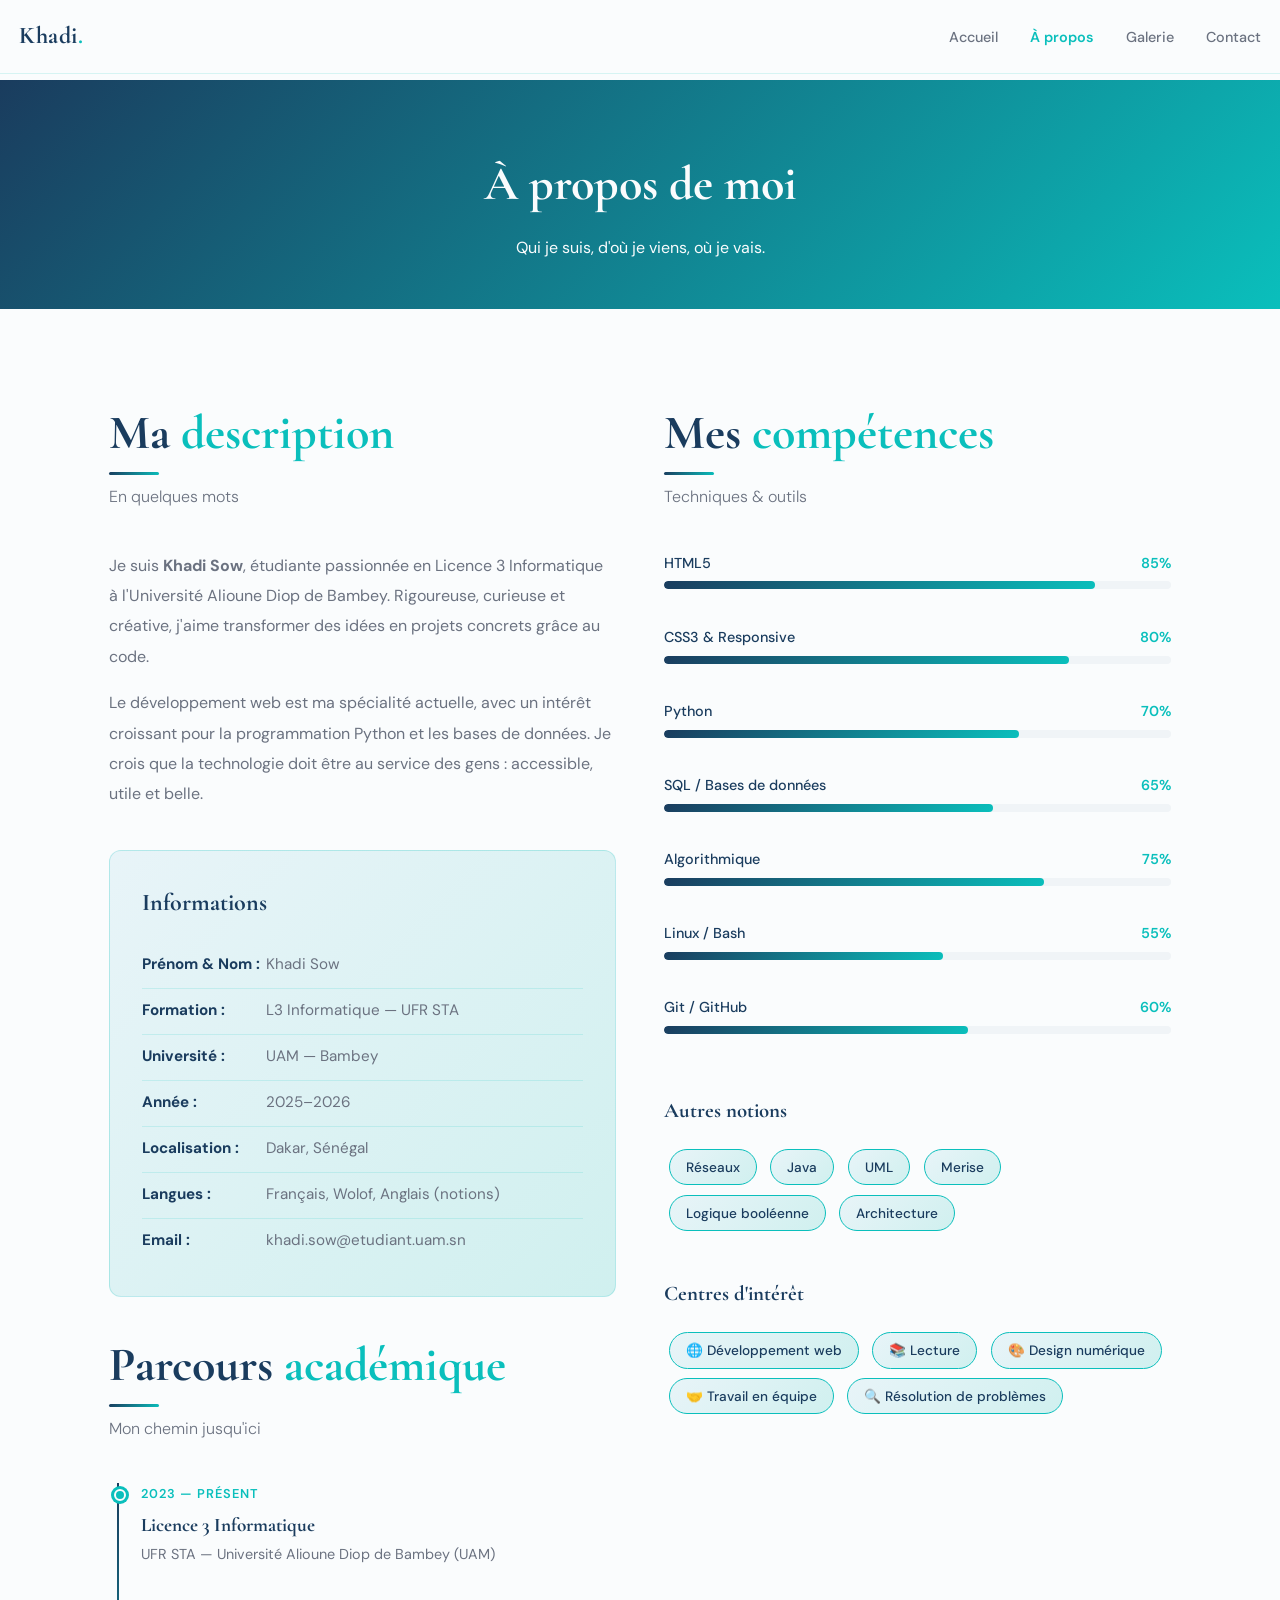
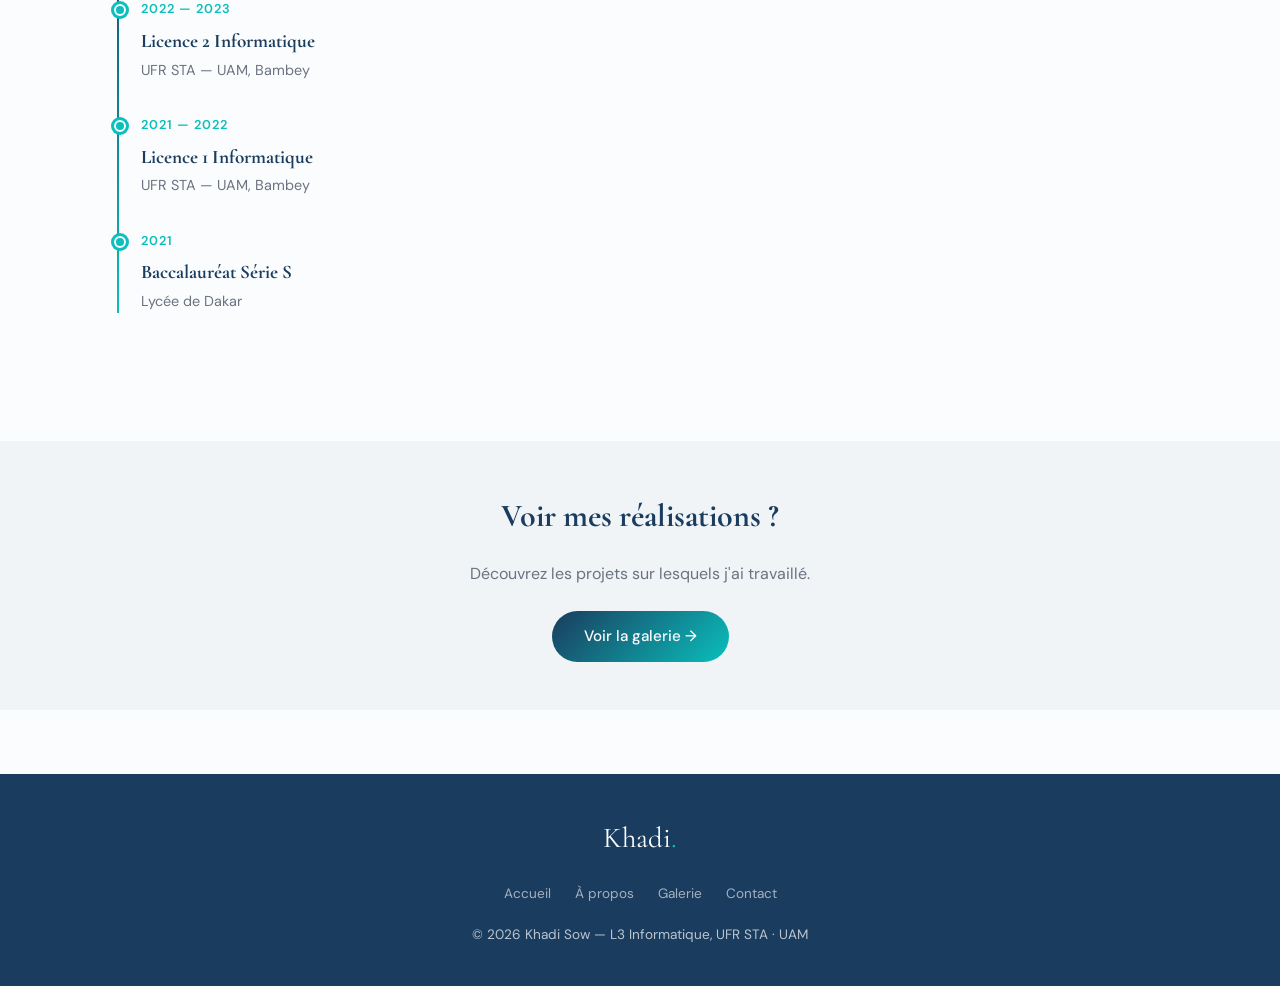
==== pages/about.html @ d33a88c8 "Add files via upload" ====
<!DOCTYPE html>
<html lang="fr">

<head>
  <meta charset="UTF-8">
  <meta name="viewport" content="width=device-width, initial-scale=1.0">
  <meta name="description" content="À propos de Khadi Sow — parcours, compétences et informations personnelles.">
  <title>À propos — Khadi Sow</title>
  <!-- 
    Attention au chemin ! Ce fichier est dans pages/
    donc pour remonter au dossier css/, on écrit ../css/style.css
    ".." signifie "remonter d'un niveau"
  -->
  <link rel="stylesheet" href="../css/style.css">
</head>

<body>

  <nav class="navbar">
    <a href="../index.html" class="nav-logo">Khadi<span>.</span></a>
    <ul class="nav-links">
      <li><a href="../index.html">Accueil</a></li>
      <li><a href="about.html" class="active">À propos</a></li>
      <li><a href="gallery.html">Galerie</a></li>
      <li><a href="contact.html">Contact</a></li>
    </ul>
  </nav>

  <main class="page-content">

    <!-- ============================
      EN-TÊTE DE PAGE (hero sobre)
    ============================== -->
    <section style="background: var(--gradient); padding: 4rem 1.2rem 3rem; text-align:center; color:var(--blanc);">
      <div class="container">
        <h1 style="font-family:var(--font-titre); font-size:3rem; animation: fadeInDown 0.7s ease both;">
          À propos de moi
        </h1>
        <p style="opacity:0.85; margin-top:0.5rem; animation: fadeInUp 0.7s ease 0.2s both;">
          Qui je suis, d'où je viens, où je vais.
        </p>
      </div>
    </section>

    <!-- ============================
      SECTION PRINCIPALE
    ============================== -->
    <section class="about-section">
      <div class="container">
        <div class="about-grid">

          <!-- COLONNE GAUCHE : Présentation + Timeline -->
          <div>

            <!-- Description personnelle -->
            <h2 class="section-title">Ma <span>description</span></h2>
            <p class="section-subtitle">En quelques mots</p>

            <p style="color:var(--gris); margin-bottom:1rem; line-height:1.9;">
              Je suis <strong>Khadi Sow</strong>, étudiante passionnée en Licence 3 Informatique
              à l'Université Alioune Diop de Bambey. Rigoureuse, curieuse et créative,
              j'aime transformer des idées en projets concrets grâce au code.
            </p>
            <p style="color:var(--gris); margin-bottom:2.5rem; line-height:1.9;">
              Le développement web est ma spécialité actuelle, avec un intérêt croissant
              pour la programmation Python et les bases de données. Je crois que la technologie
              doit être au service des gens : accessible, utile et belle.
            </p>

            <!-- Carte d'informations personnelles -->
            <div class="info-card" style="margin-bottom:2.5rem;">
              <h3>Informations</h3>
              <ul class="info-list">
                <li><strong>Prénom & Nom :</strong> Khadi Sow</li>
                <li><strong>Formation :</strong> L3 Informatique — UFR STA</li>
                <li><strong>Université :</strong> UAM — Bambey</li>
                <li><strong>Année :</strong> 2025–2026</li>
                <li><strong>Localisation :</strong> Dakar, Sénégal</li>
                <li><strong>Langues :</strong> Français, Wolof, Anglais (notions)</li>
                <li><strong>Email :</strong> khadi.sow@etudiant.uam.sn</li>
              </ul>
            </div>

            <!-- Parcours académique — Timeline -->
            <h2 class="section-title">Parcours <span>académique</span></h2>
            <p class="section-subtitle">Mon chemin jusqu'ici</p>

            <!-- 
              La timeline utilise du CSS "position: relative/absolute"
              pour créer la ligne verticale et les points.
              Voir style.css section 6B.
            -->
            <div class="timeline">

              <div class="timeline-item">
                <div class="timeline-date">2023 — Présent</div>
                <div class="timeline-title">Licence 3 Informatique</div>
                <div class="timeline-sub">UFR STA — Université Alioune Diop de Bambey (UAM)</div>
              </div>

              <div class="timeline-item" style="animation-delay:0.15s;">
                <div class="timeline-date">2022 — 2023</div>
                <div class="timeline-title">Licence 2 Informatique</div>
                <div class="timeline-sub">UFR STA — UAM, Bambey</div>
              </div>

              <div class="timeline-item" style="animation-delay:0.3s;">
                <div class="timeline-date">2021 — 2022</div>
                <div class="timeline-title">Licence 1 Informatique</div>
                <div class="timeline-sub">UFR STA — UAM, Bambey</div>
              </div>

              <div class="timeline-item" style="animation-delay:0.45s;">
                <div class="timeline-date">2021</div>
                <div class="timeline-title">Baccalauréat Série S</div>
                <div class="timeline-sub">Lycée de Dakar</div>
              </div>

            </div>
          </div>

          <!-- COLONNE DROITE : Compétences -->
          <div>

            <h2 class="section-title">Mes <span>compétences</span></h2>
            <p class="section-subtitle">Techniques & outils</p>

            <!-- 
              Les barres de progression :
              - la largeur (width) est définie inline avec style=""
              - l'animation "fillBar" dans style.css fait que la barre
                part de 0% et remonte jusqu'à la valeur définie
            -->
            <div class="skills-grid">

              <div class="skill-item">
                <div class="skill-header">
                  <span class="skill-name">HTML5</span>
                  <span class="skill-percent">85%</span>
                </div>
                <div class="skill-bar">
                  <div class="skill-fill" style="width: 85%;"></div>
                </div>
              </div>

              <div class="skill-item">
                <div class="skill-header">
                  <span class="skill-name">CSS3 & Responsive</span>
                  <span class="skill-percent">80%</span>
                </div>
                <div class="skill-bar">
                  <div class="skill-fill" style="width: 80%;"></div>
                </div>
              </div>

              <div class="skill-item">
                <div class="skill-header">
                  <span class="skill-name">Python</span>
                  <span class="skill-percent">70%</span>
                </div>
                <div class="skill-bar">
                  <div class="skill-fill" style="width: 70%;"></div>
                </div>
              </div>

              <div class="skill-item">
                <div class="skill-header">
                  <span class="skill-name">SQL / Bases de données</span>
                  <span class="skill-percent">65%</span>
                </div>
                <div class="skill-bar">
                  <div class="skill-fill" style="width: 65%;"></div>
                </div>
              </div>

              <div class="skill-item">
                <div class="skill-header">
                  <span class="skill-name">Algorithmique</span>
                  <span class="skill-percent">75%</span>
                </div>
                <div class="skill-bar">
                  <div class="skill-fill" style="width: 75%;"></div>
                </div>
              </div>

              <div class="skill-item">
                <div class="skill-header">
                  <span class="skill-name">Linux / Bash</span>
                  <span class="skill-percent">55%</span>
                </div>
                <div class="skill-bar">
                  <div class="skill-fill" style="width: 55%;"></div>
                </div>
              </div>

              <div class="skill-item">
                <div class="skill-header">
                  <span class="skill-name">Git / GitHub</span>
                  <span class="skill-percent">60%</span>
                </div>
                <div class="skill-bar">
                  <div class="skill-fill" style="width: 60%;"></div>
                </div>
              </div>

            </div>

            <!-- Tags supplémentaires -->
            <div style="margin-top:2.5rem;">
              <h3 style="font-family:var(--font-titre); font-size:1.3rem; color:var(--bleu); margin-bottom:1rem;">
                Autres notions
              </h3>
              <div>
                <span class="tag">Réseaux</span>
                <span class="tag">Java</span>
                <span class="tag">UML</span>
                <span class="tag">Merise</span>
                <span class="tag">Logique booléenne</span>
                <span class="tag">Architecture</span>
              </div>
            </div>

            <!-- Centres d'intérêt -->
            <div style="margin-top:2.5rem;">
              <h3 style="font-family:var(--font-titre); font-size:1.3rem; color:var(--bleu); margin-bottom:1rem;">
                Centres d'intérêt
              </h3>
              <div>
                <span class="tag">🌐 Développement web</span>
                <span class="tag">📚 Lecture</span>
                <span class="tag">🎨 Design numérique</span>
                <span class="tag">🤝 Travail en équipe</span>
                <span class="tag">🔍 Résolution de problèmes</span>
              </div>
            </div>

          </div>
        </div>
      </div>
    </section>

    <!-- Appel à l'action -->
    <section style="text-align:center; padding:3rem 1.2rem; background:var(--gris-clair);">
      <div class="container">
        <h2 style="font-family:var(--font-titre); font-size:2rem; color:var(--bleu); margin-bottom:1rem;">
          Voir mes réalisations ?
        </h2>
        <p style="color:var(--gris); margin-bottom:1.5rem;">
          Découvrez les projets sur lesquels j'ai travaillé.
        </p>
        <a href="gallery.html" class="btn">Voir la galerie →</a>
      </div>
    </section>

  </main>

  <footer>
    <div class="footer-logo">Khadi<span>.</span></div>
    <ul class="footer-links">
      <li><a href="../index.html">Accueil</a></li>
      <li><a href="about.html">À propos</a></li>
      <li><a href="gallery.html">Galerie</a></li>
      <li><a href="contact.html">Contact</a></li>
    </ul>
    <p>© 2026 Khadi Sow — L3 Informatique, UFR STA · UAM</p>
  </footer>

</body>
</html>
---- css/style.css ----
/* ============================================================
   STYLE.CSS — Portfolio de Khadi Sow
   
   STRUCTURE DE CE FICHIER :
   1. Variables CSS (palette de couleurs, polices...)
   2. Reset & base (supprimer les styles par défaut du navigateur)
   3. Composants réutilisables (boutons, titres...)
   4. Navigation
   5. Footer
   6. Styles spécifiques à chaque page
   7. Animations CSS (@keyframes)
   8. Responsive Design (media queries — MOBILE FIRST)
   ============================================================ */


/* ============================================================
   1. VARIABLES CSS
   Pourquoi ? → Définir les couleurs et polices UNE SEULE FOIS.
   Si on veut changer la couleur principale, on la change juste ici.
   ============================================================ */
@import url('https://fonts.googleapis.com/css2?family=Cormorant+Garamond:wght@400;600;700&family=DM+Sans:wght@300;400;500&display=swap');

:root {
  /* Palette turquoise + bleu élégant */
  --turquoise:     #0ABFBC;
  --turquoise-dark:#088A87;
  --bleu:          #1A3C5E;
  --bleu-clair:    #E8F4F8;
  --blanc:         #FAFCFD;
  --gris:          #6B7280;
  --gris-clair:    #F0F4F7;
  --noir:          #0F1923;

  /* Dégradé signature */
  --gradient: linear-gradient(135deg, var(--bleu) 0%, var(--turquoise) 100%);
  --gradient-light: linear-gradient(135deg, #E8F4F8 0%, #D0F0EF 100%);

  /* Polices */
  --font-titre: 'Cormorant Garamond', serif;  /* Élégant pour les titres */
  --font-corps: 'DM Sans', sans-serif;         /* Lisible pour le texte */

  /* Espacements */
  --section-padding: 4rem 1.2rem;
  --radius: 12px;
  --shadow: 0 4px 24px rgba(10, 191, 188, 0.12);
  --shadow-dark: 0 8px 40px rgba(26, 60, 94, 0.18);
}


/* ============================================================
   2. RESET & BASE
   Pourquoi ? → Les navigateurs ajoutent des marges/paddings par défaut.
   On les supprime pour partir d'une base propre et contrôlée.
   ============================================================ */
*, *::before, *::after {
  box-sizing: border-box; /* padding ne déborde plus du conteneur */
  margin: 0;
  padding: 0;
}

html {
  scroll-behavior: smooth; /* défilement fluide pour les ancres */
}

body {
  font-family: var(--font-corps);
  color: var(--noir);
  background-color: var(--blanc);
  line-height: 1.7; /* espacement confortable entre les lignes */
  font-size: 16px;
}

img {
  max-width: 100%; /* les images ne débordent jamais de leur conteneur */
  display: block;
}

a {
  text-decoration: none;
  color: inherit;
}

ul {
  list-style: none;
}


/* ============================================================
   3. COMPOSANTS RÉUTILISABLES
   Pourquoi ? → Plutôt que de répéter le même style 10 fois,
   on crée des classes réutilisables sur toutes les pages.
   ============================================================ */

/* Conteneur centré (max 1100px, toujours centré) */
.container {
  max-width: 1100px;
  margin: 0 auto;
  padding: 0 1.2rem;
}

/* Titre de section */
.section-title {
  font-family: var(--font-titre);
  font-size: 2.4rem;
  font-weight: 700;
  color: var(--bleu);
  margin-bottom: 0.5rem;
  line-height: 1.2;
}

.section-title span {
  color: var(--turquoise); /* mot mis en valeur en turquoise */
}

/* Ligne décorative sous les titres */
.section-title::after {
  content: '';
  display: block;
  width: 50px;
  height: 3px;
  background: var(--gradient);
  margin-top: 10px;
  border-radius: 2px;
}

/* Sous-titre de section */
.section-subtitle {
  color: var(--gris);
  font-size: 1rem;
  margin-bottom: 2.5rem;
  font-weight: 300;
}

/* Bouton principal */
.btn {
  display: inline-block;
  padding: 0.8rem 2rem;
  background: var(--gradient);
  color: var(--blanc);
  border-radius: 50px;
  font-family: var(--font-corps);
  font-size: 0.95rem;
  font-weight: 500;
  cursor: pointer;
  border: none;
  transition: transform 0.3s ease, box-shadow 0.3s ease;
  /* transition = effet progressif au lieu d'un changement brutal */
}

.btn:hover {
  transform: translateY(-3px); /* monte légèrement au survol */
  box-shadow: 0 8px 25px rgba(10, 191, 188, 0.4);
}

/* Bouton secondaire (contour) */
.btn-outline {
  background: transparent;
  border: 2px solid var(--turquoise);
  color: var(--turquoise);
  display: inline-block;
  padding: 0.75rem 1.8rem;
  border-radius: 50px;
  font-weight: 500;
  transition: all 0.3s ease;
}

.btn-outline:hover {
  background: var(--turquoise);
  color: var(--blanc);
}

/* Tag / badge compétence */
.tag {
  display: inline-block;
  background: var(--gradient-light);
  color: var(--bleu);
  border: 1px solid var(--turquoise);
  padding: 0.35rem 1rem;
  border-radius: 50px;
  font-size: 0.85rem;
  font-weight: 500;
  margin: 0.3rem;
  transition: all 0.3s ease;
}

.tag:hover {
  background: var(--gradient);
  color: var(--blanc);
  border-color: transparent;
}


/* ============================================================
   4. NAVIGATION
   Pourquoi flexbox ici ? → Disposer logo + liens sur la même ligne,
   avec espace automatique entre eux (space-between).
   ============================================================ */
.navbar {
  position: fixed; /* reste en haut même en scrollant */
  top: 0;
  left: 0;
  right: 0;
  z-index: 100; /* passe au-dessus de tout le contenu */
  padding: 1rem 1.2rem;
  background: rgba(250, 252, 253, 0.92);
  backdrop-filter: blur(12px); /* effet verre dépoli */
  border-bottom: 1px solid rgba(10, 191, 188, 0.15);
  display: flex;
  justify-content: space-between; /* logo à gauche, liens à droite */
  align-items: center;
}

.nav-logo {
  font-family: var(--font-titre);
  font-size: 1.5rem;
  font-weight: 700;
  color: var(--bleu);
  letter-spacing: 0.5px;
}

.nav-logo span {
  color: var(--turquoise);
}

/* Les liens de navigation */
.nav-links {
  display: flex;
  gap: 2rem; /* espace entre chaque lien */
  align-items: center;
}

.nav-links a {
  color: var(--gris);
  font-size: 0.9rem;
  font-weight: 500;
  position: relative;
  transition: color 0.3s ease;
}

/* Ligne qui apparaît sous le lien au survol */
.nav-links a::after {
  content: '';
  position: absolute;
  bottom: -4px;
  left: 0;
  width: 0;
  height: 2px;
  background: var(--turquoise);
  transition: width 0.3s ease; /* la ligne s'étend progressivement */
}

.nav-links a:hover {
  color: var(--turquoise);
}

.nav-links a:hover::after {
  width: 100%;
}

/* Lien actif (page actuelle) */
.nav-links a.active {
  color: var(--turquoise);
  font-weight: 600;
}

/* Espace pour que le contenu ne se cache pas sous la navbar fixe */
.page-content {
  padding-top: 80px;
}


/* ============================================================
   5. FOOTER
   ============================================================ */
footer {
  background: var(--bleu);
  color: rgba(255,255,255,0.7);
  text-align: center;
  padding: 2.5rem 1.2rem;
  margin-top: 4rem;
}

footer .footer-logo {
  font-family: var(--font-titre);
  font-size: 1.8rem;
  color: var(--blanc);
  margin-bottom: 0.5rem;
}

footer .footer-logo span {
  color: var(--turquoise);
}

footer p {
  font-size: 0.85rem;
  margin-top: 0.5rem;
}

footer .footer-links {
  display: flex;
  justify-content: center;
  gap: 1.5rem;
  margin: 1rem 0;
}

footer .footer-links a {
  color: rgba(255,255,255,0.6);
  font-size: 0.85rem;
  transition: color 0.3s;
}

footer .footer-links a:hover {
  color: var(--turquoise);
}


/* ============================================================
   6A. PAGE D'ACCUEIL (index.html)
   ============================================================ */

/* Section héro — la grande bannière d'accueil */
.hero {
  min-height: 100vh; /* occupe tout l'écran */
  display: flex;
  align-items: center;
  background: var(--gradient);
  position: relative;
  overflow: hidden;
}

/* Cercle décoratif en arrière-plan */
.hero::before {
  content: '';
  position: absolute;
  width: 500px;
  height: 500px;
  background: rgba(255,255,255,0.06);
  border-radius: 50%;
  top: -100px;
  right: -100px;
}

.hero::after {
  content: '';
  position: absolute;
  width: 300px;
  height: 300px;
  background: rgba(255,255,255,0.04);
  border-radius: 50%;
  bottom: -50px;
  left: -50px;
}

.hero-content {
  position: relative;
  z-index: 1;
  color: var(--blanc);
  display: flex;
  flex-direction: column;  /* mobile : colonne */
  align-items: center;
  text-align: center;
  gap: 2rem;
  padding: 3rem 1.2rem;
  width: 100%;
  max-width: 1100px;
  margin: 0 auto;
}

.hero-photo {
  width: 160px;
  height: 160px;
  border-radius: 50%;
  border: 4px solid rgba(255,255,255,0.6);
  box-shadow: 0 0 0 8px rgba(255,255,255,0.1);
  object-fit: cover;
  background: rgba(255,255,255,0.2); /* fond si pas de photo */
  display: flex;
  align-items: center;
  justify-content: center;
  font-size: 4rem;
  /* Animation d'entrée */
  animation: fadeInDown 0.8s ease both;
}

.hero-text {
  animation: fadeInUp 0.8s ease 0.2s both; /* délai de 0.2s */
}

.hero-greeting {
  font-size: 1rem;
  font-weight: 300;
  letter-spacing: 3px;
  text-transform: uppercase;
  opacity: 0.8;
  margin-bottom: 0.5rem;
}

.hero-name {
  font-family: var(--font-titre);
  font-size: 3.2rem;
  font-weight: 700;
  line-height: 1.1;
  margin-bottom: 1rem;
}

.hero-subtitle {
  font-size: 1.1rem;
  opacity: 0.85;
  max-width: 480px;
  margin: 0 auto 1.5rem;
  font-weight: 300;
}

.hero-buttons {
  display: flex;
  gap: 1rem;
  flex-wrap: wrap;
  justify-content: center;
}

.btn-white {
  background: var(--blanc);
  color: var(--bleu);
  display: inline-block;
  padding: 0.8rem 2rem;
  border-radius: 50px;
  font-weight: 600;
  font-size: 0.95rem;
  transition: all 0.3s ease;
}

.btn-white:hover {
  background: var(--bleu);
  color: var(--blanc);
  transform: translateY(-3px);
}

.btn-ghost {
  border: 2px solid rgba(255,255,255,0.6);
  color: var(--blanc);
  display: inline-block;
  padding: 0.75rem 1.8rem;
  border-radius: 50px;
  font-weight: 500;
  font-size: 0.95rem;
  transition: all 0.3s ease;
}

.btn-ghost:hover {
  background: rgba(255,255,255,0.15);
}

/* Section "Aperçu rapide" en bas de la hero */
.quick-stats {
  background: var(--blanc);
  padding: 3rem 1.2rem;
}

.stats-grid {
  display: flex;
  flex-wrap: wrap;
  gap: 1.5rem;
  justify-content: center;
}

.stat-card {
  background: var(--gradient-light);
  border: 1px solid rgba(10, 191, 188, 0.2);
  border-radius: var(--radius);
  padding: 1.8rem;
  text-align: center;
  flex: 1;
  min-width: 160px;
  max-width: 220px;
  transition: transform 0.3s ease, box-shadow 0.3s ease;
}

.stat-card:hover {
  transform: translateY(-5px);
  box-shadow: var(--shadow);
}

.stat-icon {
  font-size: 2rem;
  margin-bottom: 0.8rem;
}

.stat-number {
  font-family: var(--font-titre);
  font-size: 2rem;
  color: var(--bleu);
  font-weight: 700;
}

.stat-label {
  font-size: 0.85rem;
  color: var(--gris);
}

/* Section présentation sur index */
.home-intro {
  padding: var(--section-padding);
  background: var(--gris-clair);
}

.home-intro-grid {
  display: flex;
  flex-direction: column;
  gap: 2rem;
  align-items: center;
}

.home-intro-text p {
  color: var(--gris);
  margin-bottom: 1rem;
  font-size: 1.05rem;
}


/* ============================================================
   6B. PAGE À PROPOS (about.html)
   ============================================================ */
.about-section {
  padding: var(--section-padding);
}

.about-grid {
  display: flex;
  flex-direction: column;
  gap: 3rem;
}

/* Timeline du parcours académique */
.timeline {
  position: relative;
  padding-left: 2rem;
}

/* Ligne verticale de la timeline */
.timeline::before {
  content: '';
  position: absolute;
  left: 8px;
  top: 0;
  bottom: 0;
  width: 2px;
  background: var(--gradient);
}

.timeline-item {
  position: relative;
  margin-bottom: 2rem;
  animation: fadeInLeft 0.6s ease both;
}

/* Point sur la ligne */
.timeline-item::before {
  content: '';
  position: absolute;
  left: -1.7rem;
  top: 6px;
  width: 12px;
  height: 12px;
  border-radius: 50%;
  background: var(--turquoise);
  border: 2px solid var(--blanc);
  box-shadow: 0 0 0 3px var(--turquoise);
}

.timeline-date {
  font-size: 0.8rem;
  color: var(--turquoise);
  font-weight: 600;
  letter-spacing: 1px;
  text-transform: uppercase;
  margin-bottom: 0.3rem;
}

.timeline-title {
  font-family: var(--font-titre);
  font-size: 1.2rem;
  color: var(--bleu);
  font-weight: 700;
}

.timeline-sub {
  color: var(--gris);
  font-size: 0.9rem;
}

/* Grille de compétences */
.skills-grid {
  display: flex;
  flex-direction: column;
  gap: 1rem;
}

.skill-item {
  margin-bottom: 1.2rem;
}

.skill-header {
  display: flex;
  justify-content: space-between;
  margin-bottom: 0.4rem;
  font-size: 0.9rem;
}

.skill-name {
  font-weight: 500;
  color: var(--bleu);
}

.skill-percent {
  color: var(--turquoise);
  font-weight: 600;
}

/* Barre de progression */
.skill-bar {
  height: 8px;
  background: var(--gris-clair);
  border-radius: 10px;
  overflow: hidden;
}

.skill-fill {
  height: 100%;
  border-radius: 10px;
  background: var(--gradient);
  /* Animation : la barre se remplit progressivement */
  animation: fillBar 1.5s ease both;
  animation-delay: 0.3s;
}

/* Carte info personnelle */
.info-card {
  background: var(--gradient-light);
  border: 1px solid rgba(10,191,188,0.2);
  border-radius: var(--radius);
  padding: 2rem;
}

.info-card h3 {
  font-family: var(--font-titre);
  font-size: 1.5rem;
  color: var(--bleu);
  margin-bottom: 1.2rem;
}

.info-list li {
  padding: 0.6rem 0;
  border-bottom: 1px solid rgba(10,191,188,0.15);
  color: var(--gris);
  font-size: 0.95rem;
}

.info-list li:last-child {
  border-bottom: none;
}

.info-list strong {
  color: var(--bleu);
  display: inline-block;
  min-width: 120px;
}


/* ============================================================
   6C. PAGE CONTACT (contact.html)
   ============================================================ */
.contact-section {
  padding: var(--section-padding);
}

.contact-grid {
  display: flex;
  flex-direction: column;
  gap: 3rem;
}

.contact-info h3 {
  font-family: var(--font-titre);
  font-size: 1.5rem;
  color: var(--bleu);
  margin-bottom: 1rem;
}

.contact-info p {
  color: var(--gris);
  margin-bottom: 1.5rem;
  line-height: 1.8;
}

.contact-item {
  display: flex;
  align-items: center;
  gap: 1rem;
  margin-bottom: 1rem;
  padding: 0.8rem;
  background: var(--gradient-light);
  border-radius: var(--radius);
  transition: transform 0.3s ease;
}

.contact-item:hover {
  transform: translateX(5px);
}

.contact-icon {
  font-size: 1.3rem;
  width: 40px;
  text-align: center;
}

.contact-text small {
  color: var(--gris);
  font-size: 0.75rem;
  display: block;
}

/* Formulaire de contact */
.contact-form {
  background: var(--blanc);
  border: 1px solid rgba(10,191,188,0.2);
  border-radius: var(--radius);
  padding: 2rem;
  box-shadow: var(--shadow);
}

.contact-form h3 {
  font-family: var(--font-titre);
  font-size: 1.5rem;
  color: var(--bleu);
  margin-bottom: 1.5rem;
}

/* Groupe champ + label */
.form-group {
  margin-bottom: 1.3rem;
}

.form-group label {
  display: block;
  font-size: 0.85rem;
  font-weight: 500;
  color: var(--bleu);
  margin-bottom: 0.4rem;
}

/* Champs de saisie */
.form-group input,
.form-group textarea {
  width: 100%;
  padding: 0.85rem 1rem;
  border: 2px solid var(--gris-clair);
  border-radius: 8px;
  font-family: var(--font-corps);
  font-size: 0.95rem;
  color: var(--noir);
  background: var(--blanc);
  transition: border-color 0.3s ease, box-shadow 0.3s ease;
}

/* Effet au focus (quand on clique dans le champ) */
.form-group input:focus,
.form-group textarea:focus {
  outline: none;
  border-color: var(--turquoise);
  box-shadow: 0 0 0 4px rgba(10,191,188,0.12);
}

.form-group textarea {
  height: 140px;
  resize: vertical; /* l'utilisateur peut agrandir verticalement */
}

/* Ligne de deux champs côte à côte */
.form-row {
  display: flex;
  flex-direction: column; /* colonne sur mobile */
  gap: 1rem;
}

.form-submit {
  width: 100%;
  padding: 1rem;
  font-size: 1rem;
  cursor: pointer;
}


/* ============================================================
   6D. PAGE GALERIE (gallery.html)
   ============================================================ */
.gallery-section {
  padding: var(--section-padding);
}

/* Grille Flexbox pour la galerie */
/* Pourquoi flexbox ici ? → disposer les cartes en lignes/colonnes
   qui s'adaptent automatiquement à la taille de l'écran */
.gallery-grid {
  display: flex;
  flex-wrap: wrap;   /* les cartes passent à la ligne si nécessaire */
  gap: 1.5rem;
  justify-content: center;
}

/* Carte projet */
.project-card {
  flex: 1;
  min-width: 280px;
  max-width: 340px;
  background: var(--blanc);
  border-radius: var(--radius);
  overflow: hidden;
  border: 1px solid rgba(10,191,188,0.15);
  box-shadow: var(--shadow);
  transition: transform 0.4s ease, box-shadow 0.4s ease;
}

.project-card:hover {
  transform: translateY(-8px);
  box-shadow: var(--shadow-dark);
}

/* Miniature du projet */
.project-thumb {
  height: 200px;
  background: var(--gradient);
  display: flex;
  align-items: center;
  justify-content: center;
  font-size: 4rem;
  position: relative;
  overflow: hidden;
}

/* Overlay au survol de la miniature */
.project-thumb::after {
  content: 'Voir le projet →';
  position: absolute;
  inset: 0; /* équivaut à top:0 right:0 bottom:0 left:0 */
  background: rgba(10,191,188,0.85);
  display: flex;
  align-items: center;
  justify-content: center;
  color: var(--blanc);
  font-size: 0.95rem;
  font-weight: 600;
  opacity: 0;
  transition: opacity 0.3s ease;
}

.project-card:hover .project-thumb::after {
  opacity: 1;
}

.project-info {
  padding: 1.5rem;
}

.project-info h3 {
  font-family: var(--font-titre);
  font-size: 1.2rem;
  color: var(--bleu);
  margin-bottom: 0.4rem;
}

.project-info p {
  color: var(--gris);
  font-size: 0.9rem;
  margin-bottom: 1rem;
  line-height: 1.6;
}

.project-tags {
  display: flex;
  flex-wrap: wrap;
  gap: 0.4rem;
}

.project-tag {
  font-size: 0.75rem;
  background: var(--gradient-light);
  color: var(--turquoise-dark);
  padding: 0.25rem 0.7rem;
  border-radius: 50px;
  border: 1px solid rgba(10,191,188,0.3);
}


/* ============================================================
   7. ANIMATIONS CSS
   Pourquoi @keyframes ? → Définir des animations réutilisables.
   "animation: fadeInDown 0.8s ease" fait jouer l'animation.
   ============================================================ */

/* Apparition depuis le haut */
@keyframes fadeInDown {
  from {
    opacity: 0;
    transform: translateY(-30px);
  }
  to {
    opacity: 1;
    transform: translateY(0);
  }
}

/* Apparition depuis le bas */
@keyframes fadeInUp {
  from {
    opacity: 0;
    transform: translateY(30px);
  }
  to {
    opacity: 1;
    transform: translateY(0);
  }
}

/* Apparition depuis la gauche */
@keyframes fadeInLeft {
  from {
    opacity: 0;
    transform: translateX(-20px);
  }
  to {
    opacity: 1;
    transform: translateX(0);
  }
}

/* Remplissage de la barre de compétence */
@keyframes fillBar {
  from { width: 0; }
  /* "to" est défini inline avec style="width: X%" */
}

/* Pulsation douce pour l'avatar */
@keyframes pulse {
  0%, 100% { box-shadow: 0 0 0 8px rgba(255,255,255,0.1); }
  50%       { box-shadow: 0 0 0 16px rgba(255,255,255,0.05); }
}

.hero-photo {
  animation: fadeInDown 0.8s ease both, pulse 3s ease infinite 1s;
}


/* ============================================================
   8. RESPONSIVE DESIGN — MOBILE FIRST
   
   Principe Mobile First :
   → On écrit D'ABORD les styles pour mobile (petit écran)
   → Puis on utilise @media pour AJOUTER des styles quand
     l'écran est plus grand (min-width).
   
   Points de rupture (breakpoints) :
   - Tablette : 640px
   - Desktop  : 1024px
   ============================================================ */

/* ---- TABLETTE (≥ 640px) ---- */
@media (min-width: 640px) {
  .hero-content {
    flex-direction: row;     /* photo + texte côte à côte */
    text-align: left;
  }

  .hero-text {
    text-align: left;
  }

  .hero-subtitle {
    margin: 0 0 1.5rem;
  }

  .hero-buttons {
    justify-content: flex-start;
  }

  .hero-photo {
    width: 200px;
    height: 200px;
    flex-shrink: 0;
  }

  .hero-name {
    font-size: 3.8rem;
  }

  .about-grid,
  .contact-grid {
    flex-direction: row;    /* deux colonnes */
    align-items: flex-start;
  }

  .about-grid > * {
    flex: 1;
  }

  .contact-grid > * {
    flex: 1;
  }

  .form-row {
    flex-direction: row;    /* champs côte à côte sur tablette */
  }

  .home-intro-grid {
    flex-direction: row;
    align-items: flex-start;
  }

  .home-intro-grid > * {
    flex: 1;
  }
}

/* ---- DESKTOP (≥ 1024px) ---- */
@media (min-width: 1024px) {
  .section-title {
    font-size: 3rem;
  }

  .hero-name {
    font-size: 4.5rem;
  }

  .hero-photo {
    width: 240px;
    height: 240px;
  }

  :root {
    --section-padding: 6rem 1.2rem;
  }

  /* Menu hamburger caché sur desktop, liens visibles */
  .nav-links {
    display: flex !important;
  }
}

/* ---- TRÈS PETITS ÉCRANS (< 360px) ---- */
@media (max-width: 360px) {
  .hero-name {
    font-size: 2.4rem;
  }

  .btn, .btn-white, .btn-ghost {
    padding: 0.7rem 1.4rem;
    font-size: 0.85rem;
  }
}
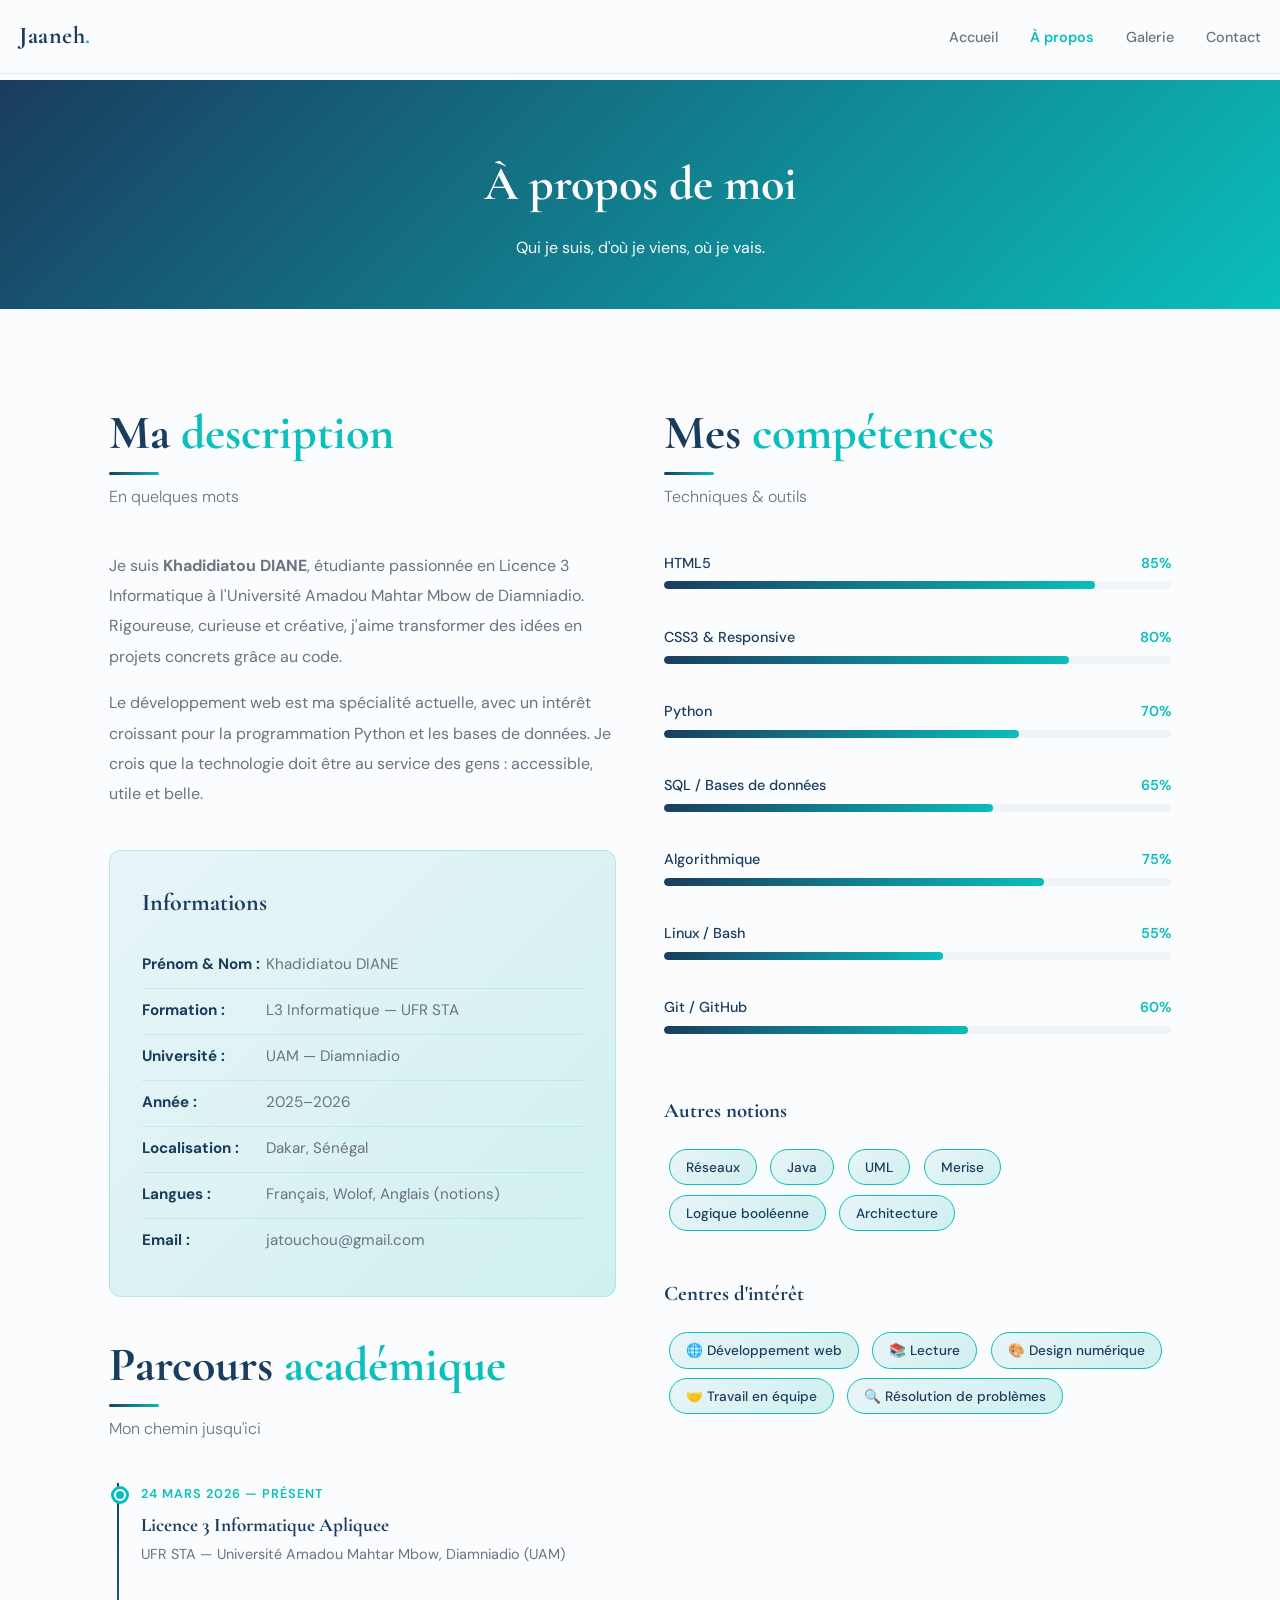
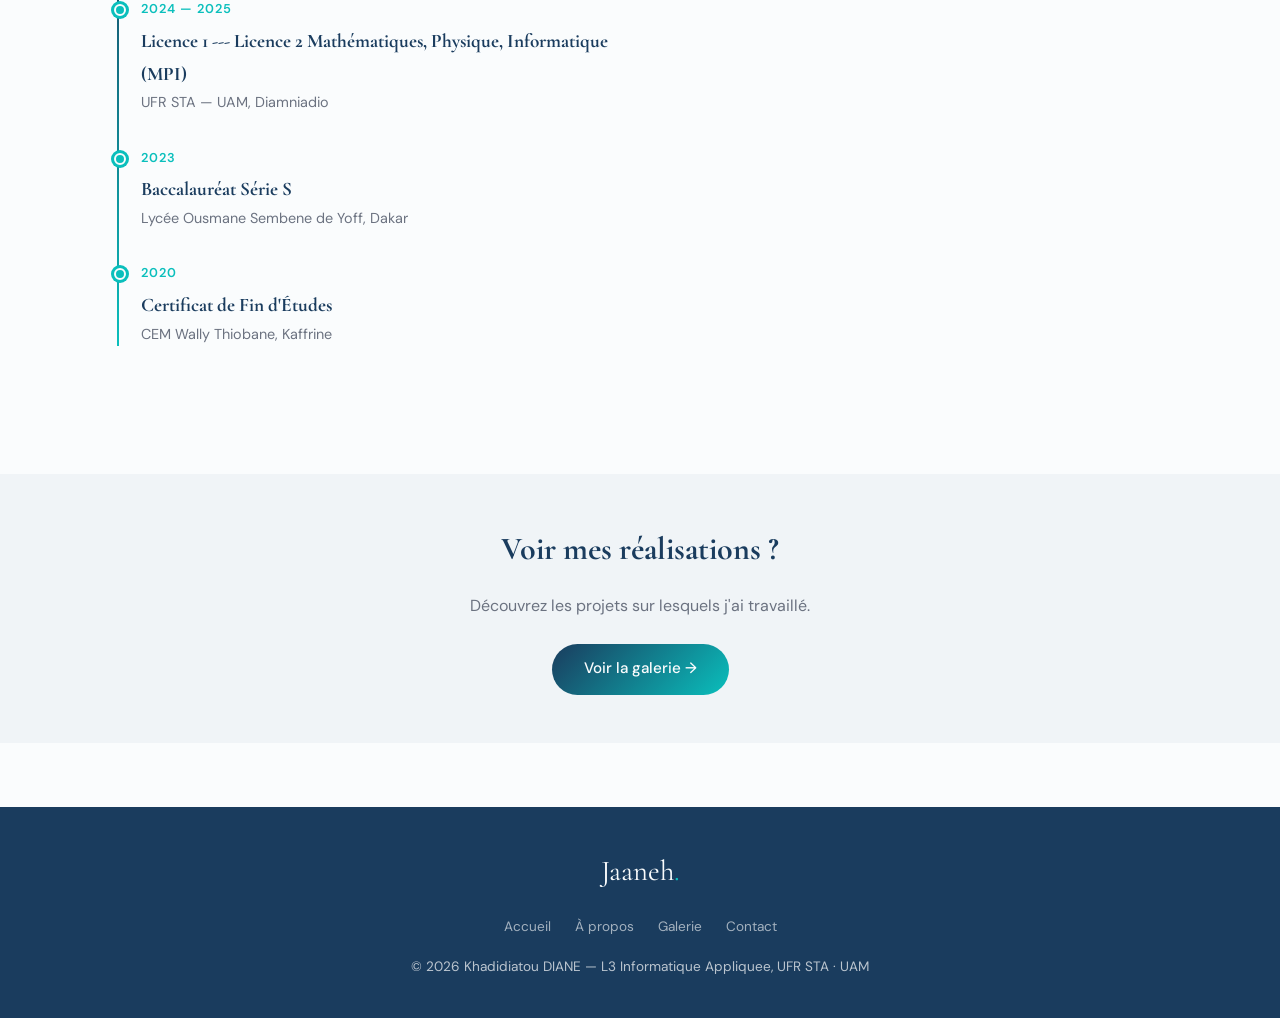
==== commit f418fd2a: "Changement Nom" ====
--- a/pages/about.html
+++ b/pages/about.html
@@ -4,20 +4,15 @@
 <head>
   <meta charset="UTF-8">
   <meta name="viewport" content="width=device-width, initial-scale=1.0">
-  <meta name="description" content="À propos de Khadi Sow — parcours, compétences et informations personnelles.">
-  <title>À propos — Khadi Sow</title>
-  <!-- 
-    Attention au chemin ! Ce fichier est dans pages/
-    donc pour remonter au dossier css/, on écrit ../css/style.css
-    ".." signifie "remonter d'un niveau"
-  -->
+  <meta name="description" content="À propos de Khadidiatou DIANE — parcours, compétences et informations personnelles.">
+  <title>À propos — Khadidiatou DIANE</title>
   <link rel="stylesheet" href="../css/style.css">
 </head>
 
 <body>
 
   <nav class="navbar">
-    <a href="../index.html" class="nav-logo">Khadi<span>.</span></a>
+    <a href="../index.html" class="nav-logo">Jaaneh<span>.</span></a>
     <ul class="nav-links">
       <li><a href="../index.html">Accueil</a></li>
       <li><a href="about.html" class="active">À propos</a></li>
@@ -28,9 +23,7 @@
 
   <main class="page-content">
 
-    <!-- ============================
-      EN-TÊTE DE PAGE (hero sobre)
-    ============================== -->
+    <!-- EN-TÊTE DE PAGE (hero sobre) -->
     <section style="background: var(--gradient); padding: 4rem 1.2rem 3rem; text-align:center; color:var(--blanc);">
       <div class="container">
         <h1 style="font-family:var(--font-titre); font-size:3rem; animation: fadeInDown 0.7s ease both;">
@@ -42,9 +35,7 @@
       </div>
     </section>
 
-    <!-- ============================
-      SECTION PRINCIPALE
-    ============================== -->
+    <!-- SECTION PRINCIPALE -->
     <section class="about-section">
       <div class="container">
         <div class="about-grid">
@@ -57,8 +48,8 @@
             <p class="section-subtitle">En quelques mots</p>
 
             <p style="color:var(--gris); margin-bottom:1rem; line-height:1.9;">
-              Je suis <strong>Khadi Sow</strong>, étudiante passionnée en Licence 3 Informatique
-              à l'Université Alioune Diop de Bambey. Rigoureuse, curieuse et créative,
+              Je suis <strong>Khadidiatou DIANE</strong>, étudiante passionnée en Licence 3 Informatique
+              à l'Université Amadou Mahtar Mbow de Diamniadio. Rigoureuse, curieuse et créative,
               j'aime transformer des idées en projets concrets grâce au code.
             </p>
             <p style="color:var(--gris); margin-bottom:2.5rem; line-height:1.9;">
@@ -71,13 +62,13 @@
             <div class="info-card" style="margin-bottom:2.5rem;">
               <h3>Informations</h3>
               <ul class="info-list">
-                <li><strong>Prénom & Nom :</strong> Khadi Sow</li>
+                <li><strong>Prénom & Nom :</strong> Khadidiatou DIANE</li>
                 <li><strong>Formation :</strong> L3 Informatique — UFR STA</li>
-                <li><strong>Université :</strong> UAM — Bambey</li>
+                <li><strong>Université :</strong> UAM — Diamniadio</li>
                 <li><strong>Année :</strong> 2025–2026</li>
                 <li><strong>Localisation :</strong> Dakar, Sénégal</li>
                 <li><strong>Langues :</strong> Français, Wolof, Anglais (notions)</li>
-                <li><strong>Email :</strong> khadi.sow@etudiant.uam.sn</li>
+                <li><strong>Email :</strong> jatouchou@gmail.com</li>
               </ul>
             </div>
 
@@ -93,27 +84,29 @@
             <div class="timeline">
 
               <div class="timeline-item">
-                <div class="timeline-date">2023 — Présent</div>
-                <div class="timeline-title">Licence 3 Informatique</div>
-                <div class="timeline-sub">UFR STA — Université Alioune Diop de Bambey (UAM)</div>
+                <div class="timeline-date">24 Mars 2026 — Présent</div>
+                <div class="timeline-title">Licence 3 Informatique Apliquee</div>
+                <div class="timeline-sub">UFR STA — Université Amadou Mahtar Mbow, Diamniadio (UAM)</div>
               </div>
 
               <div class="timeline-item" style="animation-delay:0.15s;">
-                <div class="timeline-date">2022 — 2023</div>
-                <div class="timeline-title">Licence 2 Informatique</div>
-                <div class="timeline-sub">UFR STA — UAM, Bambey</div>
-              </div>
+                <div class="timeline-date">2024 — 2025</div>
+                <div class="timeline-title">Licence 1 --- Licence 2  Mathématiques, Physique, Informatique (MPI) </div>
+                <div class="timeline-sub">UFR STA — UAM, Diamniadio</div>
+              </div>
+
+
+              <div class="timeline-item" style="animation-delay:0.45s;">
+                <div class="timeline-date">2023</div>
+                <div class="timeline-title">Baccalauréat Série S</div>
+                <div class="timeline-sub">Lycée Ousmane Sembene de Yoff, Dakar</div>
+              </div>
+
 
               <div class="timeline-item" style="animation-delay:0.3s;">
-                <div class="timeline-date">2021 — 2022</div>
-                <div class="timeline-title">Licence 1 Informatique</div>
-                <div class="timeline-sub">UFR STA — UAM, Bambey</div>
-              </div>
-
-              <div class="timeline-item" style="animation-delay:0.45s;">
-                <div class="timeline-date">2021</div>
-                <div class="timeline-title">Baccalauréat Série S</div>
-                <div class="timeline-sub">Lycée de Dakar</div>
+                <div class="timeline-date">2020</div>
+                <div class="timeline-title">Certificat de Fin d'Études </div>
+                <div class="timeline-sub">CEM Wally Thiobane, Kaffrine</div>
               </div>
 
             </div>
@@ -125,12 +118,7 @@
             <h2 class="section-title">Mes <span>compétences</span></h2>
             <p class="section-subtitle">Techniques & outils</p>
 
-            <!-- 
-              Les barres de progression :
-              - la largeur (width) est définie inline avec style=""
-              - l'animation "fillBar" dans style.css fait que la barre
-                part de 0% et remonte jusqu'à la valeur définie
-            -->
+            
             <div class="skills-grid">
 
               <div class="skill-item">
@@ -255,14 +243,14 @@
   </main>
 
   <footer>
-    <div class="footer-logo">Khadi<span>.</span></div>
+    <div class="footer-logo">Jaaneh<span>.</span></div>
     <ul class="footer-links">
       <li><a href="../index.html">Accueil</a></li>
       <li><a href="about.html">À propos</a></li>
       <li><a href="gallery.html">Galerie</a></li>
       <li><a href="contact.html">Contact</a></li>
     </ul>
-    <p>© 2026 Khadi Sow — L3 Informatique, UFR STA · UAM</p>
+    <p>© 2026 Khadidiatou DIANE — L3 Informatique Appliquee, UFR STA · UAM</p>
   </footer>
 
 </body>
--- a/css/style.css
+++ b/css/style.css
@@ -367,12 +367,13 @@
 }
 
 .hero-photo {
-  width: 160px;
-  height: 160px;
+  width: 200px;
+  height: 240px;
   border-radius: 50%;
   border: 4px solid rgba(255,255,255,0.6);
   box-shadow: 0 0 0 8px rgba(255,255,255,0.1);
-  object-fit: cover;
+  object-fit: contain;
+  object-position: center;
   background: rgba(255,255,255,0.2); /* fond si pas de photo */
   display: flex;
   align-items: center;
@@ -517,9 +518,7 @@
 }
 
 
-/* ============================================================
-   6B. PAGE À PROPOS (about.html)
-   ============================================================ */
+/*  PAGE À PROPOS (about.html) */
 .about-section {
   padding: var(--section-padding);
 }
@@ -983,8 +982,8 @@
   }
 
   .hero-photo {
-    width: 200px;
-    height: 200px;
+    width: 260px;
+    height: 280px;
     flex-shrink: 0;
   }
 
@@ -1031,8 +1030,8 @@
   }
 
   .hero-photo {
-    width: 240px;
-    height: 240px;
+    width: 300px;
+    height: 400px;
   }
 
   :root {
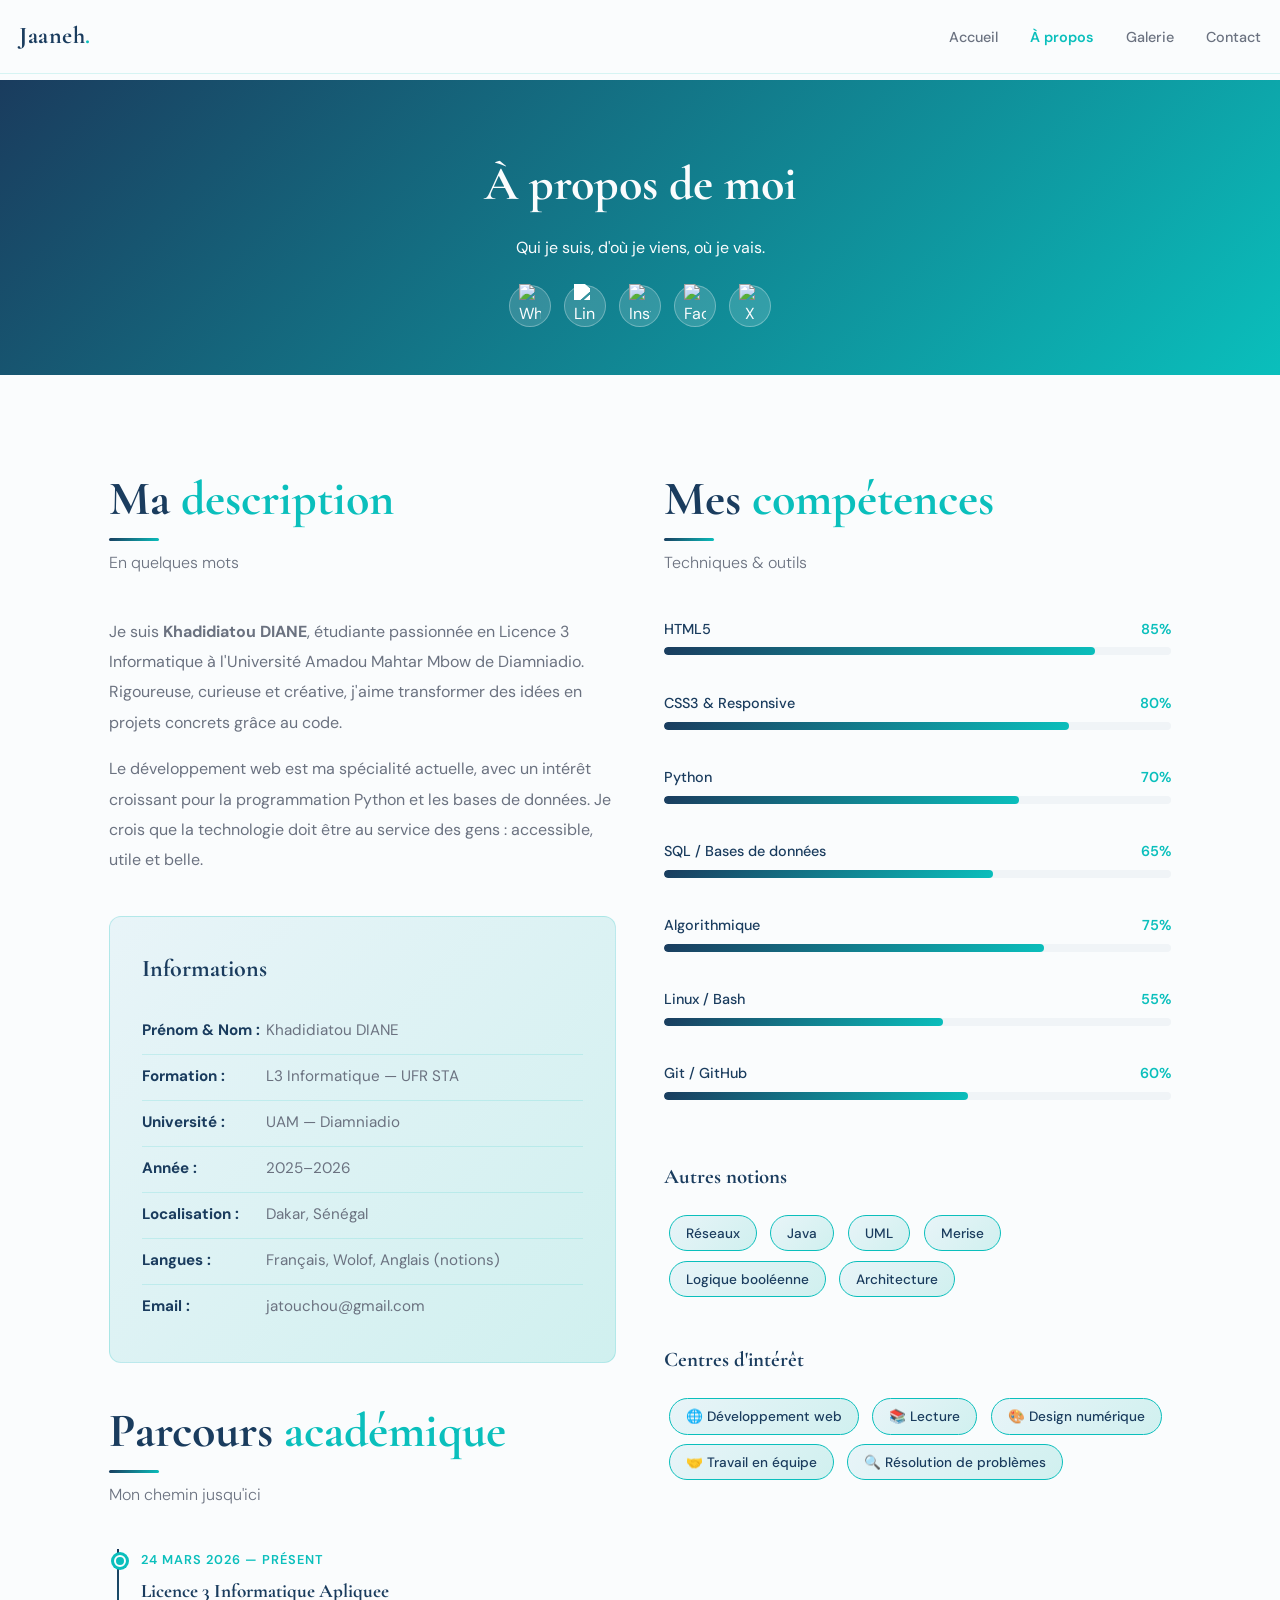
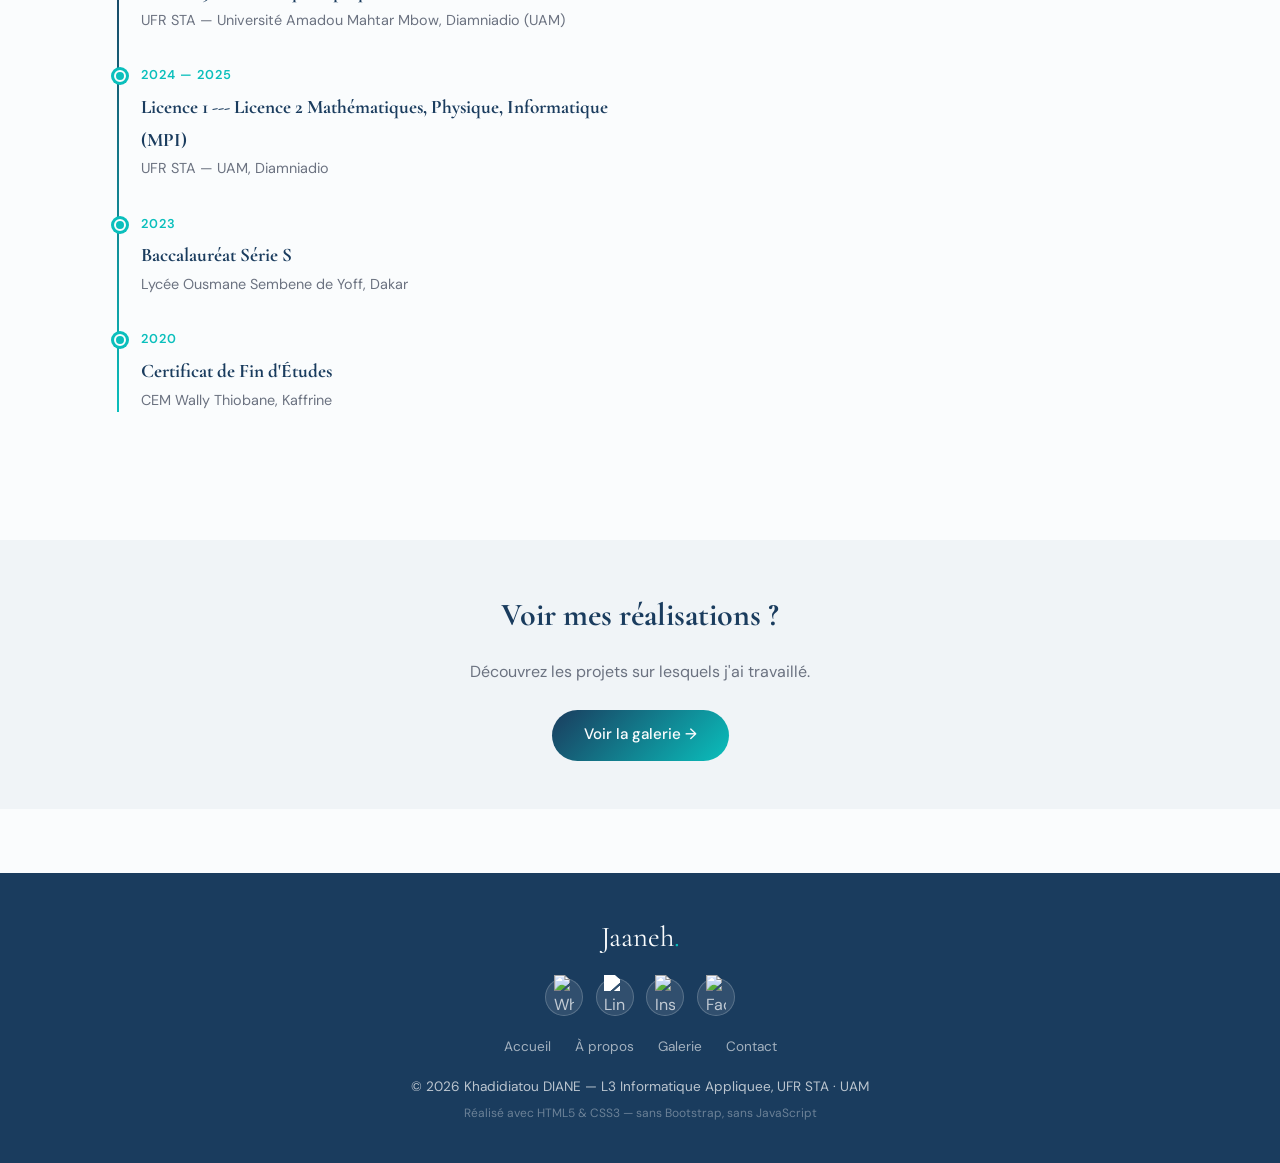
==== commit 6b1619eb: "Linkedin" ====
--- a/pages/about.html
+++ b/pages/about.html
@@ -13,6 +13,15 @@
 
   <nav class="navbar">
     <a href="../index.html" class="nav-logo">Jaaneh<span>.</span></a>
+
+    <!-- Astuce CSS pur : checkbox invisible qui sert d'interrupteur -->
+  <input type="checkbox" id="menu-toggle" class="menu-toggle">
+  <label for="menu-toggle" class="hamburger">
+    <span></span>
+    <span></span>
+    <span></span>
+  </label>
+
     <ul class="nav-links">
       <li><a href="../index.html">Accueil</a></li>
       <li><a href="about.html" class="active">À propos</a></li>
@@ -32,6 +41,25 @@
         <p style="opacity:0.85; margin-top:0.5rem; animation: fadeInUp 0.7s ease 0.2s both;">
           Qui je suis, d'où je viens, où je vais.
         </p>
+
+        <div class="hero-social">
+            <a href="#" class="social-link" aria-label="WhatsApp">
+              <img src="https://cdn.simpleicons.org/whatsapp/ffffff" alt="WhatsApp" width="22">
+            </a>
+            <a href="#" class="social-link" aria-label="LinkedIn">
+              <img src="https://cdn.jsdelivr.net/npm/simple-icons@v11/icons/linkedin.svg" alt="LinkedIn" width="22" style="filter: brightness(0) invert(1);">
+            </a>
+            <a href="#" class="social-link" aria-label="Instagram">
+              <img src="https://cdn.simpleicons.org/instagram/ffffff" alt="Instagram" width="22">
+            </a>
+            <a href="#" class="social-link" aria-label="Facebook">
+              <img src="https://cdn.simpleicons.org/facebook/ffffff" alt="Facebook" width="22">
+            </a>
+            <a href="#" class="social-link" aria-label="X (Twitter)">
+              <img src="https://cdn.simpleicons.org/x/ffffff" alt="X" width="22">
+            </a>
+          </div>
+          
       </div>
     </section>
 
@@ -244,6 +272,22 @@
 
   <footer>
     <div class="footer-logo">Jaaneh<span>.</span></div>
+
+    <div class="footer-social">
+      <a href="#" class="social-link-footer" aria-label="WhatsApp">
+        <img src="https://cdn.simpleicons.org/whatsapp/ffffff" alt="WhatsApp" width="20">
+      </a>
+      <a href="#" class="social-link-footer" aria-label="LinkedIn">
+        <img src="https://cdn.jsdelivr.net/npm/simple-icons@v11/icons/linkedin.svg" alt="LinkedIn" width="22" style="filter: brightness(0) invert(1);">
+      </a>
+      <a href="#" class="social-link-footer" aria-label="Instagram">
+        <img src="https://cdn.simpleicons.org/instagram/ffffff" alt="Instagram" width="20">
+      </a>
+      <a href="#" class="social-link-footer" aria-label="Facebook">
+        <img src="https://cdn.simpleicons.org/facebook/ffffff" alt="Facebook" width="20">
+      </a>
+    </div>
+
     <ul class="footer-links">
       <li><a href="../index.html">Accueil</a></li>
       <li><a href="about.html">À propos</a></li>
@@ -251,6 +295,9 @@
       <li><a href="contact.html">Contact</a></li>
     </ul>
     <p>© 2026 Khadidiatou DIANE — L3 Informatique Appliquee, UFR STA · UAM</p>
+    <p style="margin-top:0.3rem; font-size:0.75rem; opacity:0.5;">
+      Réalisé avec HTML5 & CSS3 — sans Bootstrap, sans JavaScript
+    </p>
   </footer>
 
 </body>
--- a/css/style.css
+++ b/css/style.css
@@ -1055,3 +1055,138 @@
     font-size: 0.85rem;
   }
 }
+
+
+
+
+
+/* ============================================================
+   MENU HAMBURGER — CSS pur (sans JavaScript)
+   Principe : checkbox cachée + label = interrupteur visuel
+   Quand la checkbox est cochée (:checked), le menu s'affiche
+   ============================================================ */
+
+.menu-toggle {
+  display: none; /* cache la vraie checkbox */
+}
+
+.hamburger {
+  display: none; /* caché sur desktop */
+  flex-direction: column;
+  gap: 5px;
+  cursor: pointer;
+  padding: 5px;
+  z-index: 101;
+}
+
+.hamburger span {
+  display: block;
+  width: 25px;
+  height: 2px;
+  background: var(--bleu);
+  border-radius: 2px;
+  transition: all 0.3s ease;
+}
+
+/* Quand la checkbox est cochée → transforme les traits en X */
+.menu-toggle:checked + .hamburger span:nth-child(1) {
+  transform: translateY(7px) rotate(45deg);
+}
+.menu-toggle:checked + .hamburger span:nth-child(2) {
+  opacity: 0;
+}
+.menu-toggle:checked + .hamburger span:nth-child(3) {
+  transform: translateY(-7px) rotate(-45deg);
+}
+
+/* Quand checkbox cochée → affiche le menu */
+.menu-toggle:checked ~ .nav-links {
+  display: flex;
+}
+
+/* ============================================================
+   RÉSEAUX SOCIAUX
+   ============================================================ */
+.hero-social {
+  display: flex;
+  gap: 0.8rem;
+  margin-top: 1.5rem;
+  justify-content: center;
+}
+
+.social-link {
+  width: 42px;
+  height: 42px;
+  border-radius: 50%;
+  background: rgba(255,255,255,0.15);
+  border: 1px solid rgba(255,255,255,0.3);
+  display: flex;
+  align-items: center;
+  justify-content: center;
+  transition: all 0.3s ease;
+}
+
+.social-link:hover {
+  background: rgba(255,255,255,0.3);
+  transform: translateY(-3px);
+}
+
+.footer-social {
+  display: flex;
+  gap: 0.8rem;
+  justify-content: center;
+  margin: 1rem 0;
+}
+
+.social-link-footer {
+  width: 38px;
+  height: 38px;
+  border-radius: 50%;
+  background: rgba(255,255,255,0.1);
+  border: 1px solid rgba(255,255,255,0.2);
+  display: flex;
+  align-items: center;
+  justify-content: center;
+  transition: all 0.3s ease;
+}
+
+.social-link-footer:hover {
+  background: var(--turquoise);
+  transform: translateY(-3px);
+}
+
+/* ============================================================
+   RESPONSIVE NAVBAR — mobile
+   ============================================================ */
+@media (max-width: 639px) {
+  .hamburger {
+    display: flex; /* visible sur mobile */
+  }
+
+  .nav-links {
+    display: none; /* caché par défaut sur mobile */
+    position: absolute;
+    top: 100%;
+    left: 0;
+    right: 0;
+    background: var(--blanc);
+    flex-direction: column;
+    padding: 1rem 1.5rem 1.5rem;
+    gap: 1rem;
+    border-bottom: 2px solid rgba(10,191,188,0.2);
+    box-shadow: 0 8px 20px rgba(0,0,0,0.08);
+  }
+
+  .hero-social {
+    justify-content: center;
+  }
+}
+
+@media (min-width: 640px) {
+  .hamburger {
+    display: none; /* caché sur tablette/desktop */
+  }
+  .nav-links {
+    display: flex !important;
+  }
+}
